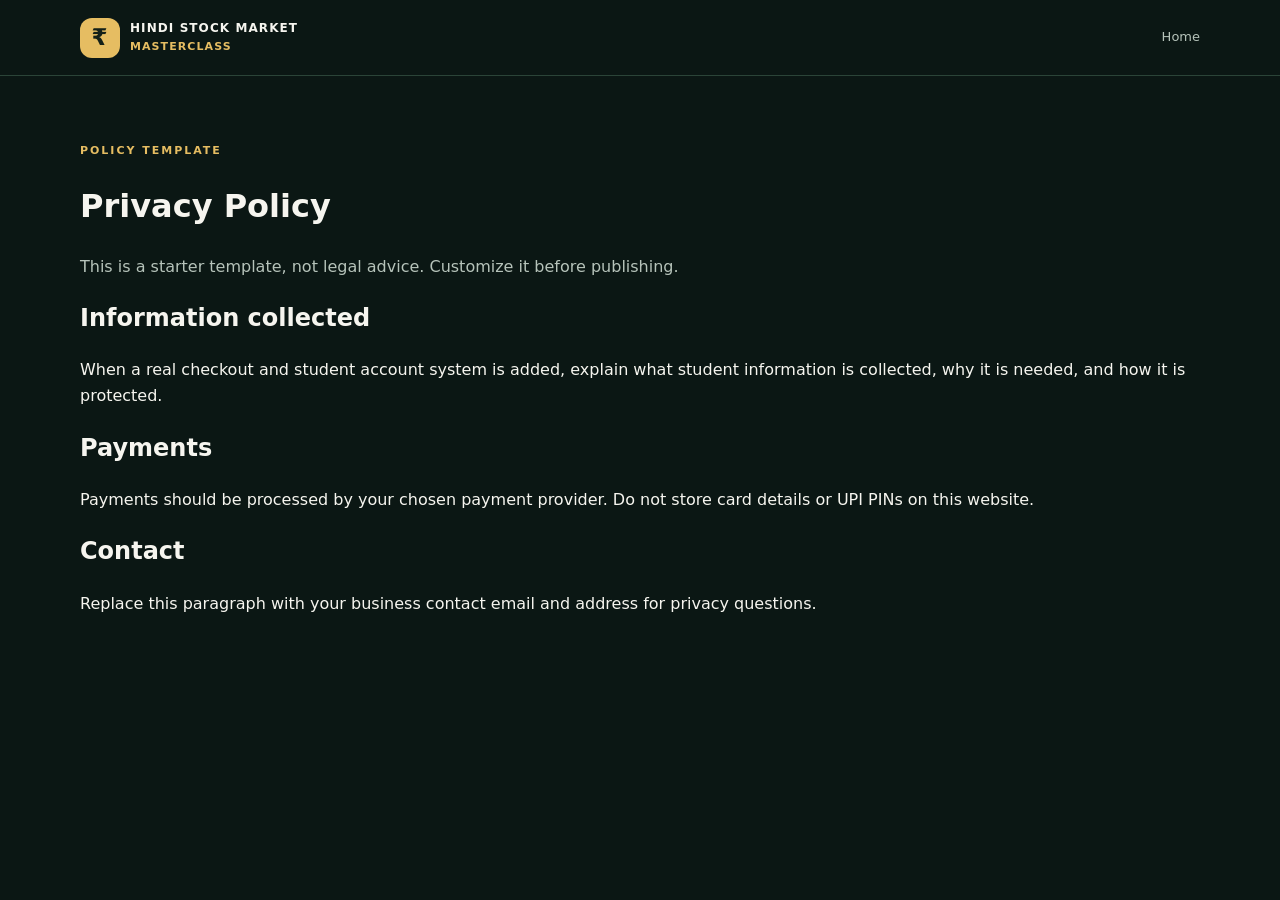
==== privacy.html @ 8f12533b "Add files via upload" ====
<!doctype html><html lang="en"><head><meta charset="utf-8"><meta name="viewport" content="width=device-width, initial-scale=1"><title>Privacy Policy — Hindi Stock Market MasterClass</title><link rel="stylesheet" href="style.css"></head><body><header class="site-header"><a class="brand" href="index.html"><span class="brand-mark">₹</span><span>HINDI STOCK MARKET <b>MASTERCLASS</b></span></a><a class="header-link" href="index.html">Home</a></header><main class="wrap section"><p class="eyebrow">POLICY TEMPLATE</p><h1>Privacy Policy</h1><p class="muted">This is a starter template, not legal advice. Customize it before publishing.</p><h2>Information collected</h2><p>When a real checkout and student account system is added, explain what student information is collected, why it is needed, and how it is protected.</p><h2>Payments</h2><p>Payments should be processed by your chosen payment provider. Do not store card details or UPI PINs on this website.</p><h2>Contact</h2><p>Replace this paragraph with your business contact email and address for privacy questions.</p></main></body></html>
---- style.css ----
:root{--bg:#0b1714;--panel:#12231d;--panel2:#172c24;--gold:#e6bd62;--gold2:#f4d991;--text:#f6f5ef;--muted:#b6c3ba;--line:#2b4438;--ink:#142018}
*{box-sizing:border-box}html{scroll-behavior:smooth}body{margin:0;background:var(--bg);color:var(--text);font-family:Inter,ui-sans-serif,system-ui,-apple-system,BlinkMacSystemFont,"Segoe UI",sans-serif;line-height:1.6}a{color:inherit;text-decoration:none}.wrap{width:min(1120px,calc(100% - 40px));margin-inline:auto}.site-header{min-height:76px;padding:16px max(20px,calc((100vw - 1120px)/2));display:flex;align-items:center;justify-content:space-between;gap:20px;border-bottom:1px solid var(--line);background:#0b1714;position:sticky;top:0;z-index:10}.brand{display:flex;align-items:center;gap:10px;font-size:12px;letter-spacing:.09em;font-weight:700}.brand b{display:block;color:var(--gold);font-size:11px}.brand-mark{display:grid;place-items:center;background:var(--gold);color:var(--ink);width:40px;height:40px;border-radius:12px;font-size:23px;font-weight:900}.header-link{font-size:13px;color:var(--muted)}.hero{display:grid;grid-template-columns:1.15fr .85fr;gap:48px;align-items:center;padding-top:76px;padding-bottom:82px}.eyebrow{font-size:11px;letter-spacing:.18em;color:var(--gold);font-weight:800;margin:0 0 14px}.hero h1{font-size:clamp(36px,5vw,58px);line-height:1.08;letter-spacing:-.04em;margin:0 0 22px}.hero h1 span{color:var(--gold)}.lead{color:var(--muted);font-size:17px;max-width:590px}.hero-actions{display:flex;flex-wrap:wrap;gap:12px;margin:28px 0}.button{display:inline-flex;align-items:center;justify-content:center;border:0;border-radius:10px;padding:13px 18px;font-weight:800;font-size:14px;cursor:pointer}.button-gold{background:var(--gold);color:var(--ink)}.button-gold:hover{background:var(--gold2)}.button-outline{border:1px solid var(--line);color:var(--text)}.trust-row{display:flex;flex-wrap:wrap;gap:14px;color:var(--muted);font-size:12px}.hero-card{border:1px solid var(--line);background:linear-gradient(145deg,#172b23,#0e1c17);padding:22px;border-radius:22px;box-shadow:0 20px 70px #0003}.chart-top{display:flex;justify-content:space-between;font-size:10px;letter-spacing:.12em;color:var(--muted);font-weight:800}.live-dot{color:var(--gold)}.chart-art{height:220px;position:relative;margin:18px 0;overflow:hidden;border-radius:12px;background:#0c1914}.chart-grid{position:absolute;inset:0;background-image:linear-gradient(#284033 1px,transparent 1px),linear-gradient(90deg,#284033 1px,transparent 1px);background-size:42px 38px;opacity:.65}.chart-art svg{position:absolute;inset:15px;width:calc(100% - 30px);height:calc(100% - 30px)}.course-stat{display:flex;gap:40px}.course-stat div{display:grid}.course-stat strong{font-size:23px;color:var(--gold)}.course-stat span,.small-muted{font-size:11px;color:var(--muted)}.small-muted{margin-bottom:0}.section{padding-top:66px;padding-bottom:70px}.section-heading{max-width:650px;margin-bottom:30px}.section-heading h2,.enroll-section h2{font-size:clamp(28px,4vw,40px);line-height:1.2;margin:0 0 12px;letter-spacing:-.025em}.muted{color:var(--muted)}.feature-grid{display:grid;grid-template-columns:repeat(3,1fr);gap:16px}.feature{background:var(--panel);border:1px solid var(--line);padding:24px;border-radius:16px}.feature-icon{display:grid;place-items:center;width:42px;height:42px;background:#283b2d;color:var(--gold);border-radius:10px;font-weight:900;font-size:13px}.feature h3{margin:18px 0 8px}.feature p{margin:0;color:var(--muted);font-size:14px}.curriculum-section{background:#0e1d17;border-block:1px solid var(--line)}.lesson-list{display:grid;grid-template-columns:1fr 1fr;gap:10px}.lesson{display:flex;align-items:center;gap:14px;background:var(--panel);border:1px solid var(--line);border-radius:12px;padding:13px 15px;min-width:0}.lesson-num{display:grid;place-items:center;flex:0 0 36px;height:36px;border-radius:9px;background:#263a2e;color:var(--gold);font-weight:900;font-size:12px}.lesson-title{font-size:13px;font-weight:650}.lesson-sub{font-size:11px;color:var(--muted)}.enroll-section{display:flex;align-items:center;justify-content:space-between;gap:30px;padding-top:70px;padding-bottom:70px}.price-panel{width:min(100%,290px);background:var(--panel);border:1px solid var(--line);padding:22px;border-radius:16px;display:grid;gap:8px}.price{font-size:34px;font-weight:900;color:var(--gold)}.full{width:100%;margin-top:8px}.tiny{font-size:11px;line-height:1.5;color:var(--muted);margin:5px 0 0}.notice{border:1px solid var(--line);border-radius:12px;padding:16px 18px;color:var(--muted);font-size:12px;margin-bottom:36px}.notice strong{color:var(--text)}.warning{border-color:#826b37;background:#2a2518;margin:20px 0 28px}.site-footer{border-top:1px solid var(--line);padding:22px 0;color:var(--muted);font-size:12px}.footer-inner{display:flex;justify-content:space-between;gap:18px;flex-wrap:wrap}.footer-inner nav{display:flex;gap:18px}.student-wrap{padding-top:50px;padding-bottom:65px}.student-wrap h1{font-size:clamp(32px,5vw,46px);margin:0}.student-layout{display:grid;grid-template-columns:.85fr 1.15fr;gap:18px}.panel{background:var(--panel);border:1px solid var(--line);border-radius:16px;padding:20px;min-width:0}.panel h2{margin-top:0}.student-lesson-list{display:grid;gap:8px}.student-lesson{display:flex;gap:10px;align-items:center;text-align:left;width:100%;border:1px solid var(--line);background:#0e1c17;color:var(--text);padding:12px;border-radius:10px;cursor:pointer}.student-lesson.active{border-color:var(--gold)}.student-lesson .lesson-num{flex-shrink:0}.video-placeholder{min-height:300px;display:flex;flex-direction:column;align-items:center;justify-content:center;text-align:center;padding:20px;border-radius:12px;background:#08110e;border:1px dashed #385142}.video-placeholder h2{margin:15px 0 5px}.video-placeholder p{color:var(--muted);max-width:360px;font-size:13px}.play-symbol{display:grid;place-items:center;width:60px;height:60px;border-radius:50%;background:var(--gold);color:var(--ink);font-size:22px;padding-left:4px}
@media(max-width:760px){.site-header{position:static}.brand{font-size:10px}.brand-mark{width:35px;height:35px}.header-link{font-size:12px}.hero{grid-template-columns:1fr;gap:30px;padding-top:48px;padding-bottom:50px}.hero h1{font-size:40px}.feature-grid{grid-template-columns:1fr}.lesson-list{grid-template-columns:1fr}.enroll-section{align-items:stretch;flex-direction:column}.price-panel{width:100%}.student-layout{grid-template-columns:1fr}.trust-row{gap:10px}.section{padding-top:48px;padding-bottom:50px}}
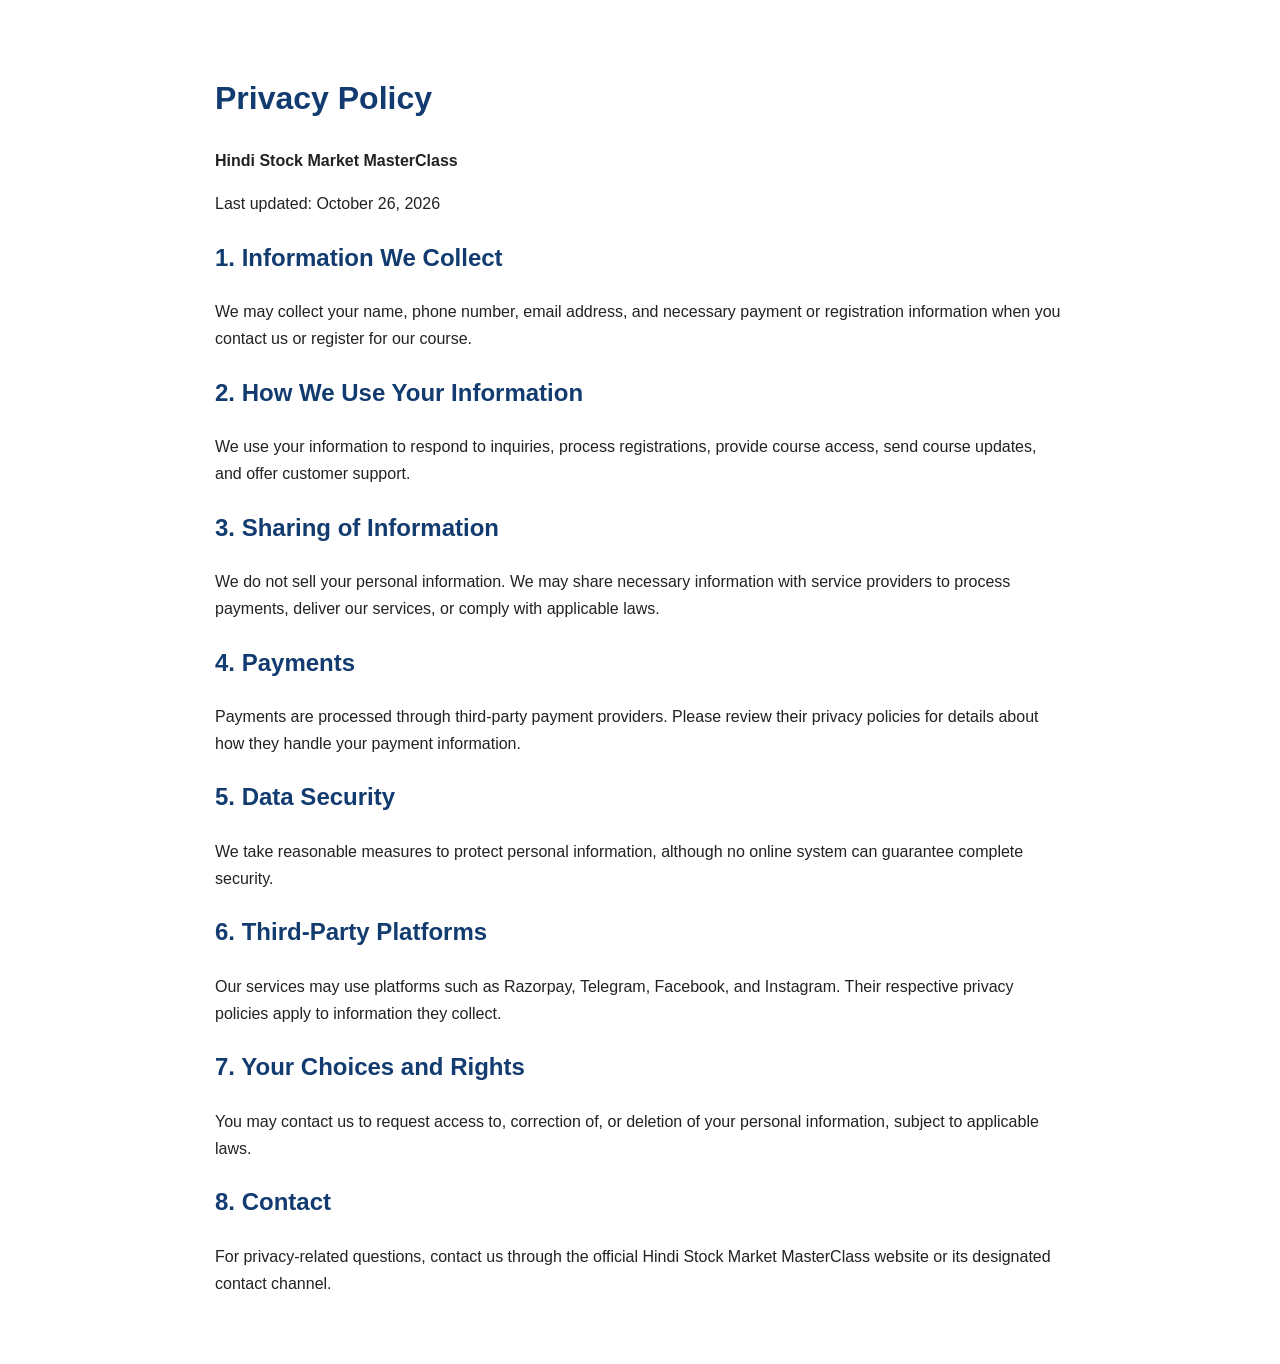
==== commit 31aed49f: "Update privacy.html" ====
--- a/privacy.html
+++ b/privacy.html
@@ -1 +1,50 @@
-<!doctype html><html lang="en"><head><meta charset="utf-8"><meta name="viewport" content="width=device-width, initial-scale=1"><title>Privacy Policy — Hindi Stock Market MasterClass</title><link rel="stylesheet" href="style.css"></head><body><header class="site-header"><a class="brand" href="index.html"><span class="brand-mark">₹</span><span>HINDI STOCK MARKET <b>MASTERCLASS</b></span></a><a class="header-link" href="index.html">Home</a></header><main class="wrap section"><p class="eyebrow">POLICY TEMPLATE</p><h1>Privacy Policy</h1><p class="muted">This is a starter template, not legal advice. Customize it before publishing.</p><h2>Information collected</h2><p>When a real checkout and student account system is added, explain what student information is collected, why it is needed, and how it is protected.</p><h2>Payments</h2><p>Payments should be processed by your chosen payment provider. Do not store card details or UPI PINs on this website.</p><h2>Contact</h2><p>Replace this paragraph with your business contact email and address for privacy questions.</p></main></body></html>+<!DOCTYPE html>
+<html lang="en">
+<head>
+<meta charset="UTF-8">
+<meta name="viewport" content="width=device-width, initial-scale=1.0">
+<title>Privacy Policy | Hindi Stock Market MasterClass</title>
+<style>
+body {
+  font-family: Arial, sans-serif;
+  max-width: 850px;
+  margin: 30px auto;
+  padding: 20px;
+  line-height: 1.7;
+  color: #222;
+}
+h1, h2 { color: #123b70; }
+</style>
+</head>
+<body>
+
+<h1>Privacy Policy</h1>
+<p><strong>Hindi Stock Market MasterClass</strong></p>
+<p>Last updated: October 26, 2026</p>
+
+<h2>1. Information We Collect</h2>
+<p>We may collect your name, phone number, email address, and necessary payment or registration information when you contact us or register for our course.</p>
+
+<h2>2. How We Use Your Information</h2>
+<p>We use your information to respond to inquiries, process registrations, provide course access, send course updates, and offer customer support.</p>
+
+<h2>3. Sharing of Information</h2>
+<p>We do not sell your personal information. We may share necessary information with service providers to process payments, deliver our services, or comply with applicable laws.</p>
+
+<h2>4. Payments</h2>
+<p>Payments are processed through third-party payment providers. Please review their privacy policies for details about how they handle your payment information.</p>
+
+<h2>5. Data Security</h2>
+<p>We take reasonable measures to protect personal information, although no online system can guarantee complete security.</p>
+
+<h2>6. Third-Party Platforms</h2>
+<p>Our services may use platforms such as Razorpay, Telegram, Facebook, and Instagram. Their respective privacy policies apply to information they collect.</p>
+
+<h2>7. Your Choices and Rights</h2>
+<p>You may contact us to request access to, correction of, or deletion of your personal information, subject to applicable laws.</p>
+
+<h2>8. Contact</h2>
+<p>For privacy-related questions, contact us through the official Hindi Stock Market MasterClass website or its designated contact channel.</p>
+
+</body>
+</html>
